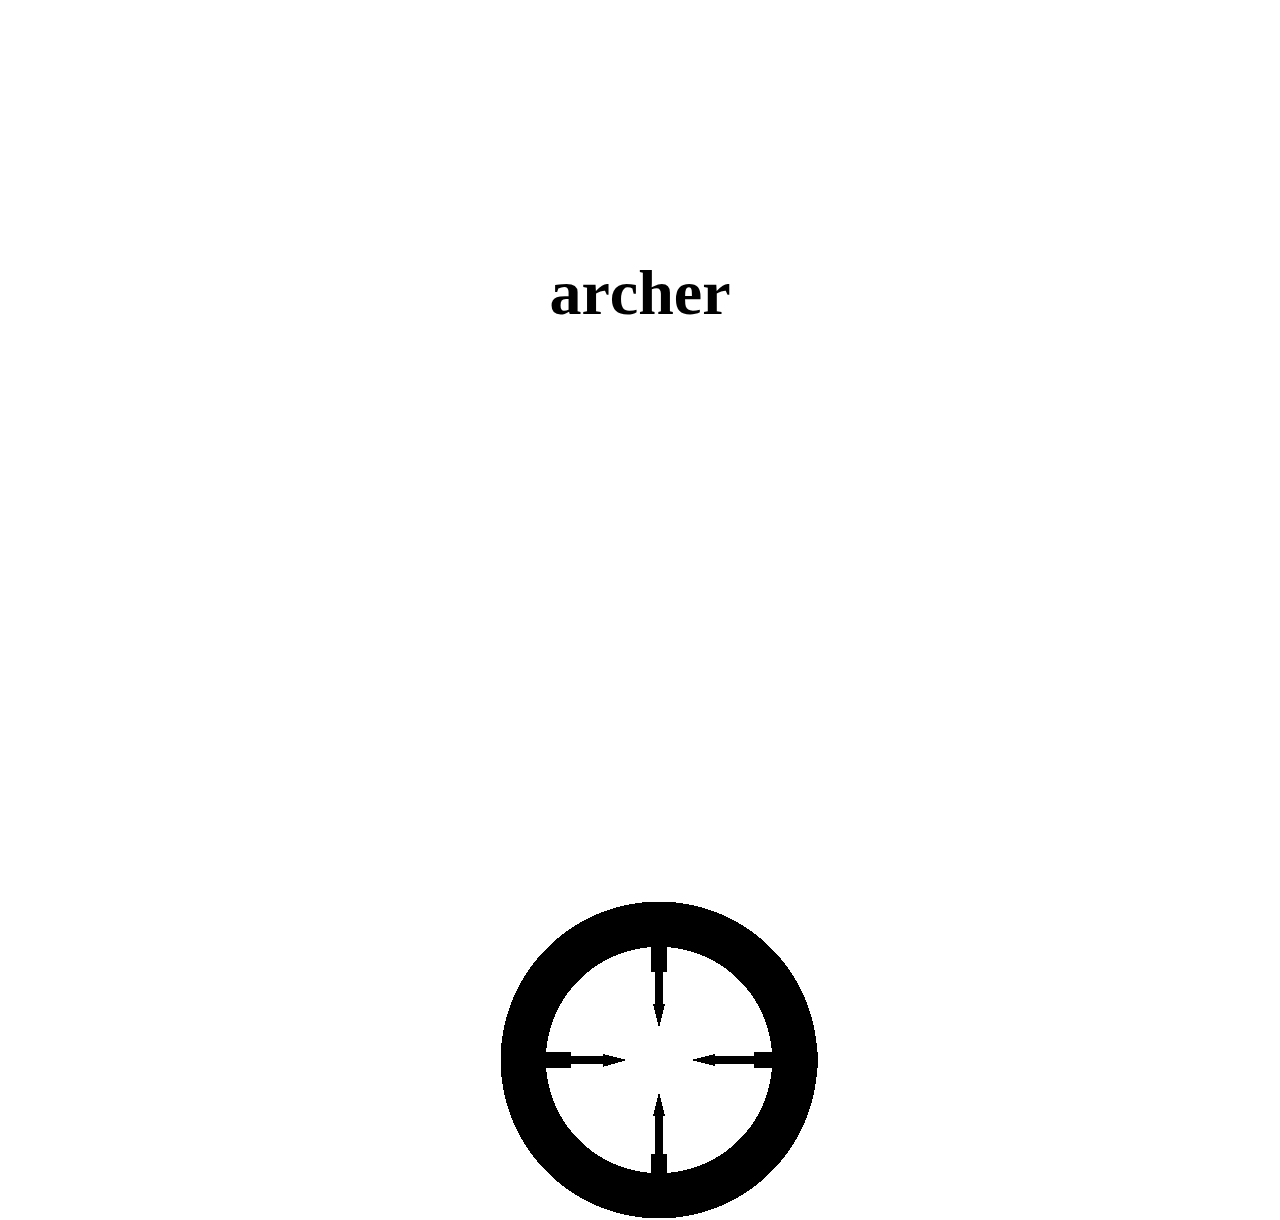
==== index.html @ 51c41ec5 "Add files via upload" ====
<!DOCTYPE html>
<html lang="en">
<head>
    <meta charset="UTF-8">
    <meta name="author" content="Yeliz Erbas">
    <meta name="viewport" content="width=device-width, initial-scale=1.0">
   
    <title>archer</title>
    
    <link rel="stylesheet" href="styles/styles.css" rel="stylesheet">
    <link rel="icon" type="image/svg+xml" href="images/archer.png">
</head>
<body>
    <h1>
         <span>a</span>
         <span>r</span>
         <span>c</span>
         <span>her</span>
    </h1>

<div>
    
 </div>
    

</body>

<script src="scripts/script.js"></script>
</html>
---- styles/styles.css ----
:root{
  --black: #000000;
  --white: #ffffff;
}

body{
  background-color: var(--white);
}
/********************************************
*********************************************
*******************FONT**********************
*********************************************
********************************************/

@font-face{
    font-family: 'baveuse';
    src: url('..fonts/Baveuse.ttf') format(ttf);
}

/********************************************
*********************************************
*********************H1**********************
*********************************************
********************************************/

h1{
    font-family: 'baveuse';
    display: flex;
    justify-content: center;
    font-size: 5vw;
    color: var(--black);
    margin-top: 4em;
    position: relative;
}

/********************************************
*********************************************
***********ANIMATIE HEEN EN WEER*************
*********************************************
********************************************/

@keyframes hangen{
    0%{
      transform:rotate(0);
    }
    30%{
      transform:rotate(80deg);
    }
    40%{
      transform:rotate(40deg);
    }
    50%{
      transform:rotate(75deg);
    }
    60%{
      transform:rotate(45deg);
    }
    70%{
      transform:rotate(75deg);
    }
    80%{
      transform:rotate(45deg);
      }
    100%{
      transform:rotate(80deg);
    }
  }

span:nth-of-type(4){
  transform-origin: left;
  animation-name: hangen;
  animation-duration:4s;
  animation-delay: 3s;
  animation-fill-mode:forwards;
}

/********************************************
*********************************************
*****************SNIPERSCOPE*****************
*********************************************
********************************************/

div{
	width:20em;
	aspect-ratio:1/1;
	
	background-color:transparent;
	
  background-image:
/*********************************
**********dikke lijntjes**********
**********************************/
		linear-gradient(
			var(--black), 
		  var(--black) 
    ),
    linear-gradient(
      var(--black), 
		  var(--black) 
    ),
    linear-gradient(
      var(--black), 
		  var(--black) 
    ),
    linear-gradient(
      var(--black), 
		  var(--black) 
    ),

/*********************************
**********dunne lijntjes**********
**********************************/
    linear-gradient(
      var(--black), 
		  var(--black) 
    ),
    linear-gradient(
      var(--black), 
		  var(--black) 
    ),
    linear-gradient(
      var(--black), 
		  var(--black) 
    ),
    linear-gradient(
      var(--black), 
		  var(--black) 
    ),
 
/*********************************
************driehoekjes***********
**********************************/
    conic-gradient(
     at center bottom,
     var(--black) 14deg,
     transparent 14deg 346deg,
     var(--black) 346deg
    ),

    conic-gradient(
     at center top,
      transparent 166deg,
      var(--black)  14deg 194deg,
      transparent 194deg
    ),

    conic-gradient(
     at center left,
      transparent 76deg,
      var(--black) 14deg 104deg,
      transparent 104deg 
    ),

    conic-gradient(
     at center right,
      transparent 254deg,
      var(--black)14deg 284deg,
      transparent 284deg 
    ),

		radial-gradient(
			transparent 50%, 
			var(--black) 50%, 
			var(--black) 70%, 
			transparent 70%
    );
	
  background-size: 
/*********************************
**********dikke lijntjes**********
**********************************/
    4em 1em,
    4em 1em,
    1em 4em,
    1em 4em,
/*********************************
**********dunne lijntjes**********
**********************************/
    4em .5em,
    4em .5em,
    .5em 4em,
    .5em 4em,

/*********************************
************driehoekjes***********
**********************************/
    1em 1.5em,
    1em 1.5em,
    1.5em 1em,
    1.5em 1em,
    
		100% 100%;
		
  background-position:
/*********************************
**********dikke lijntjes**********
**********************************/
    .5em 9.5em,
    15.9em 9.5em,
    9.5em .5em,
    9.5em 15.9em,
/*********************************
**********dunne lijntjes**********
**********************************/
    2.5em 9.75em,
    13.5em 9.75em,
    9.75em 2.5em,
    9.75em 13.5em,

/*********************************
************driehoekjes***********
**********************************/
    9.5em 6.5em,
    9.5em 12em,
    12em 9.5em,
    6.5em 9.5em,

		0 0;
	
	background-repeat:no-repeat;
}


/********************************************
*********************************************
********ANIMATIE KLEINER DOOR SNIPER*********
*********************************************
********************************************/
@keyframes kleiner {
  0% {
      transform: scale(1)
  }
  50% {
      transform: scale(.3)
  }
  75% {
      transform: scale(.3)
}
  100% {
      transform: scale(1)
  }
}

h1{
  animation-name: kleiner;
  animation-duration:4s;
  animation-delay: .5s;
  animation-fill-mode:forwards;
}

/********************************************
*********************************************
****ANIMATIE IN BEELD KOMEN EN SCHIETEN******
*********************************************
********************************************/
div{
  position: absolute;
  left: 39%;
  top: 100%;
}

@keyframes inBeeldenSchieten{
  0%{
    transform: translateY(0%);
  }
  25%{
    transform: translateY(-185%);
  }
  50%{
    transform: translateY(-205%);
  }
  75%{
    transform: translateY(-185%);
  }
  100%{
    transform: translateY(0%);
  }
}

div{
  animation-name: inBeeldenSchieten;
  animation-duration:5s;
  animation-iteration-count: 1;
  animation-fill-mode: forwards;
}


/********************************************
*********************************************
*******************DARKMODE******************
*********************************************
********************************************/
@media (prefers-color-scheme: dark) {
  :root {
     --white: #000000;
     --black: #ffffff;
 }
}
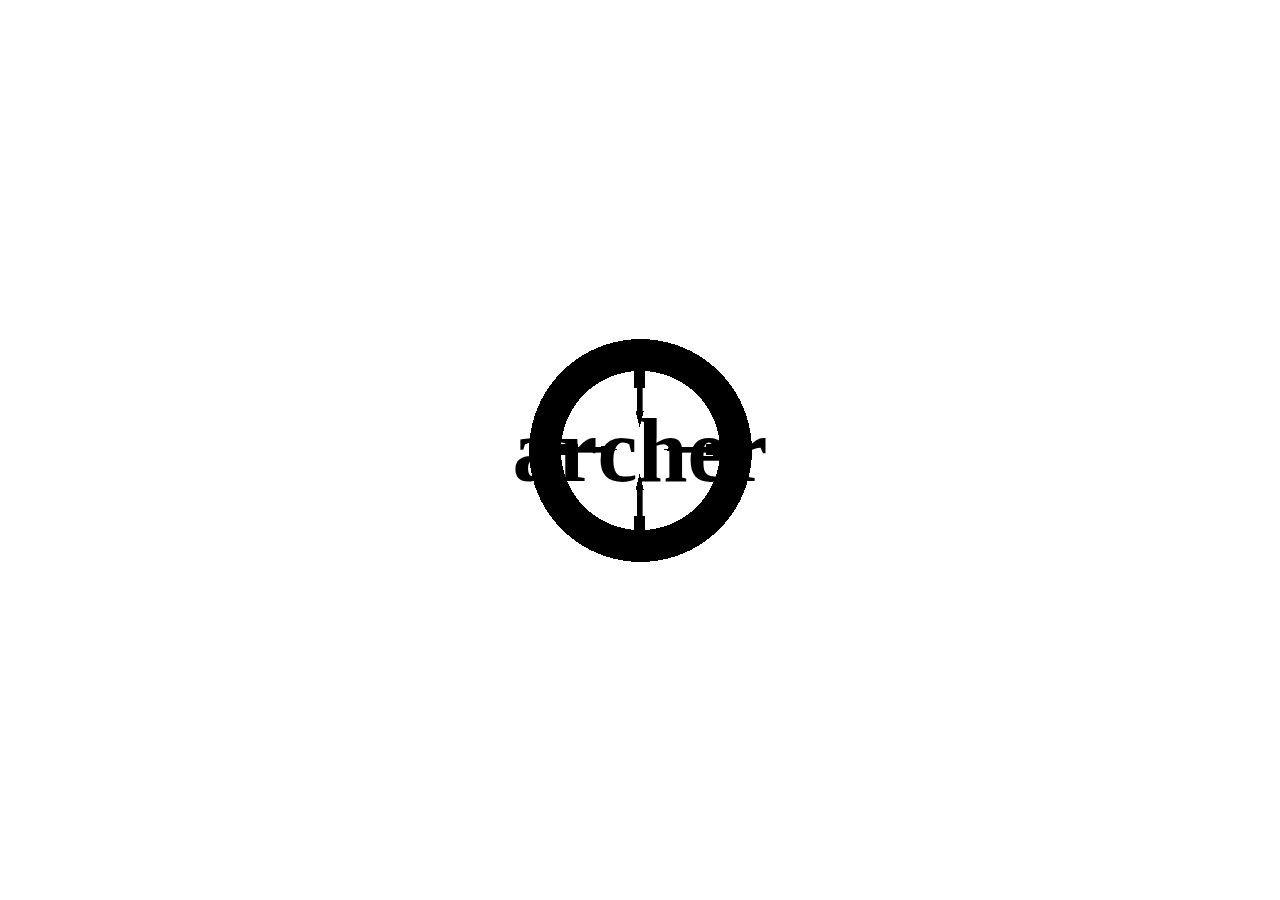
==== commit 385f769b: "Add files via upload" ====
--- a/index.html
+++ b/index.html
@@ -11,18 +11,15 @@
     <link rel="icon" type="image/svg+xml" href="images/archer.png">
 </head>
 <body>
+    <!--tekst-->
     <h1>
-         <span>a</span>
-         <span>r</span>
-         <span>c</span>
-         <span>her</span>
+        <span>a</span>
+        <span>r</span>
+        <span>c</span>
+        <span>her</span>
     </h1>
-
-<div>
-    
- </div>
-    
-
+    <!--vizier-->
+    <div></div>
 </body>
 
 <script src="scripts/script.js"></script>
--- a/styles/styles.css
+++ b/styles/styles.css
@@ -1,17 +1,26 @@
+/********************************************
+*********************************************
+*****************ALGEMEEN********************
+*********************************************
+********************************************/
 :root{
   --black: #000000;
   --white: #ffffff;
 }
 
-body{
-  background-color: var(--white);
-}
+body {
+  margin:0;
+  height:100vh;
+  display:grid;
+  place-items:center;
+  overflow:hidden;
+}
+
 /********************************************
 *********************************************
 *******************FONT**********************
 *********************************************
 ********************************************/
-
 @font-face{
     font-family: 'baveuse';
     src: url('..fonts/Baveuse.ttf') format(ttf);
@@ -22,15 +31,13 @@
 *********************H1**********************
 *********************************************
 ********************************************/
-
 h1{
     font-family: 'baveuse';
     display: flex;
-    justify-content: center;
-    font-size: 5vw;
+    justify-content: center;   
     color: var(--black);
-    margin-top: 4em;
     position: relative;
+    font-size: clamp(4em, 10vmin, 8em);
 }
 
 /********************************************
@@ -38,7 +45,6 @@
 ***********ANIMATIE HEEN EN WEER*************
 *********************************************
 ********************************************/
-
 @keyframes hangen{
     0%{
       transform:rotate(0);
@@ -71,6 +77,33 @@
   animation-name: hangen;
   animation-duration:4s;
   animation-delay: 3s;
+  animation-fill-mode:forwards;
+}
+
+/********************************************
+*********************************************
+********ANIMATIE KLEINER DOOR SNIPER*********
+*********************************************
+********************************************/
+@keyframes kleiner {
+  0% {
+      transform: scale(1)
+  }
+  50% {
+      transform: scale(.3)
+  }
+  75% {
+      transform: scale(.3)
+}
+  100% {
+      transform: scale(1)
+  }
+}
+
+h1{
+  animation-name: kleiner;
+  animation-duration:4s;
+  animation-delay: .5s;
   animation-fill-mode:forwards;
 }
 
@@ -220,34 +253,6 @@
 	background-repeat:no-repeat;
 }
 
-
-/********************************************
-*********************************************
-********ANIMATIE KLEINER DOOR SNIPER*********
-*********************************************
-********************************************/
-@keyframes kleiner {
-  0% {
-      transform: scale(1)
-  }
-  50% {
-      transform: scale(.3)
-  }
-  75% {
-      transform: scale(.3)
-}
-  100% {
-      transform: scale(1)
-  }
-}
-
-h1{
-  animation-name: kleiner;
-  animation-duration:4s;
-  animation-delay: .5s;
-  animation-fill-mode:forwards;
-}
-
 /********************************************
 *********************************************
 ****ANIMATIE IN BEELD KOMEN EN SCHIETEN******
@@ -255,25 +260,24 @@
 ********************************************/
 div{
   position: absolute;
-  left: 39%;
-  top: 100%;
+  font-size: clamp(.5em, 1.25vmin, 1em);
 }
 
 @keyframes inBeeldenSchieten{
   0%{
-    transform: translateY(0%);
+    transform: translateY(calc(50vh + 50%));
   }
   25%{
-    transform: translateY(-185%);
+    transform: translateY(0vh);
   }
   50%{
-    transform: translateY(-205%);
+    transform: translateY(-2.7vh);
   }
   75%{
-    transform: translateY(-185%);
+    transform: translateY(0vh);
   }
   100%{
-    transform: translateY(0%);
+    transform: translateY(calc(50vh + 50%));
   }
 }
 
@@ -283,8 +287,6 @@
   animation-iteration-count: 1;
   animation-fill-mode: forwards;
 }
-
-
 /********************************************
 *********************************************
 *******************DARKMODE******************
@@ -292,7 +294,7 @@
 ********************************************/
 @media (prefers-color-scheme: dark) {
   :root {
-     --white: #000000;
-     --black: #ffffff;
+      --white: #000000;
+     --black: #ffffff; 
  }
 }